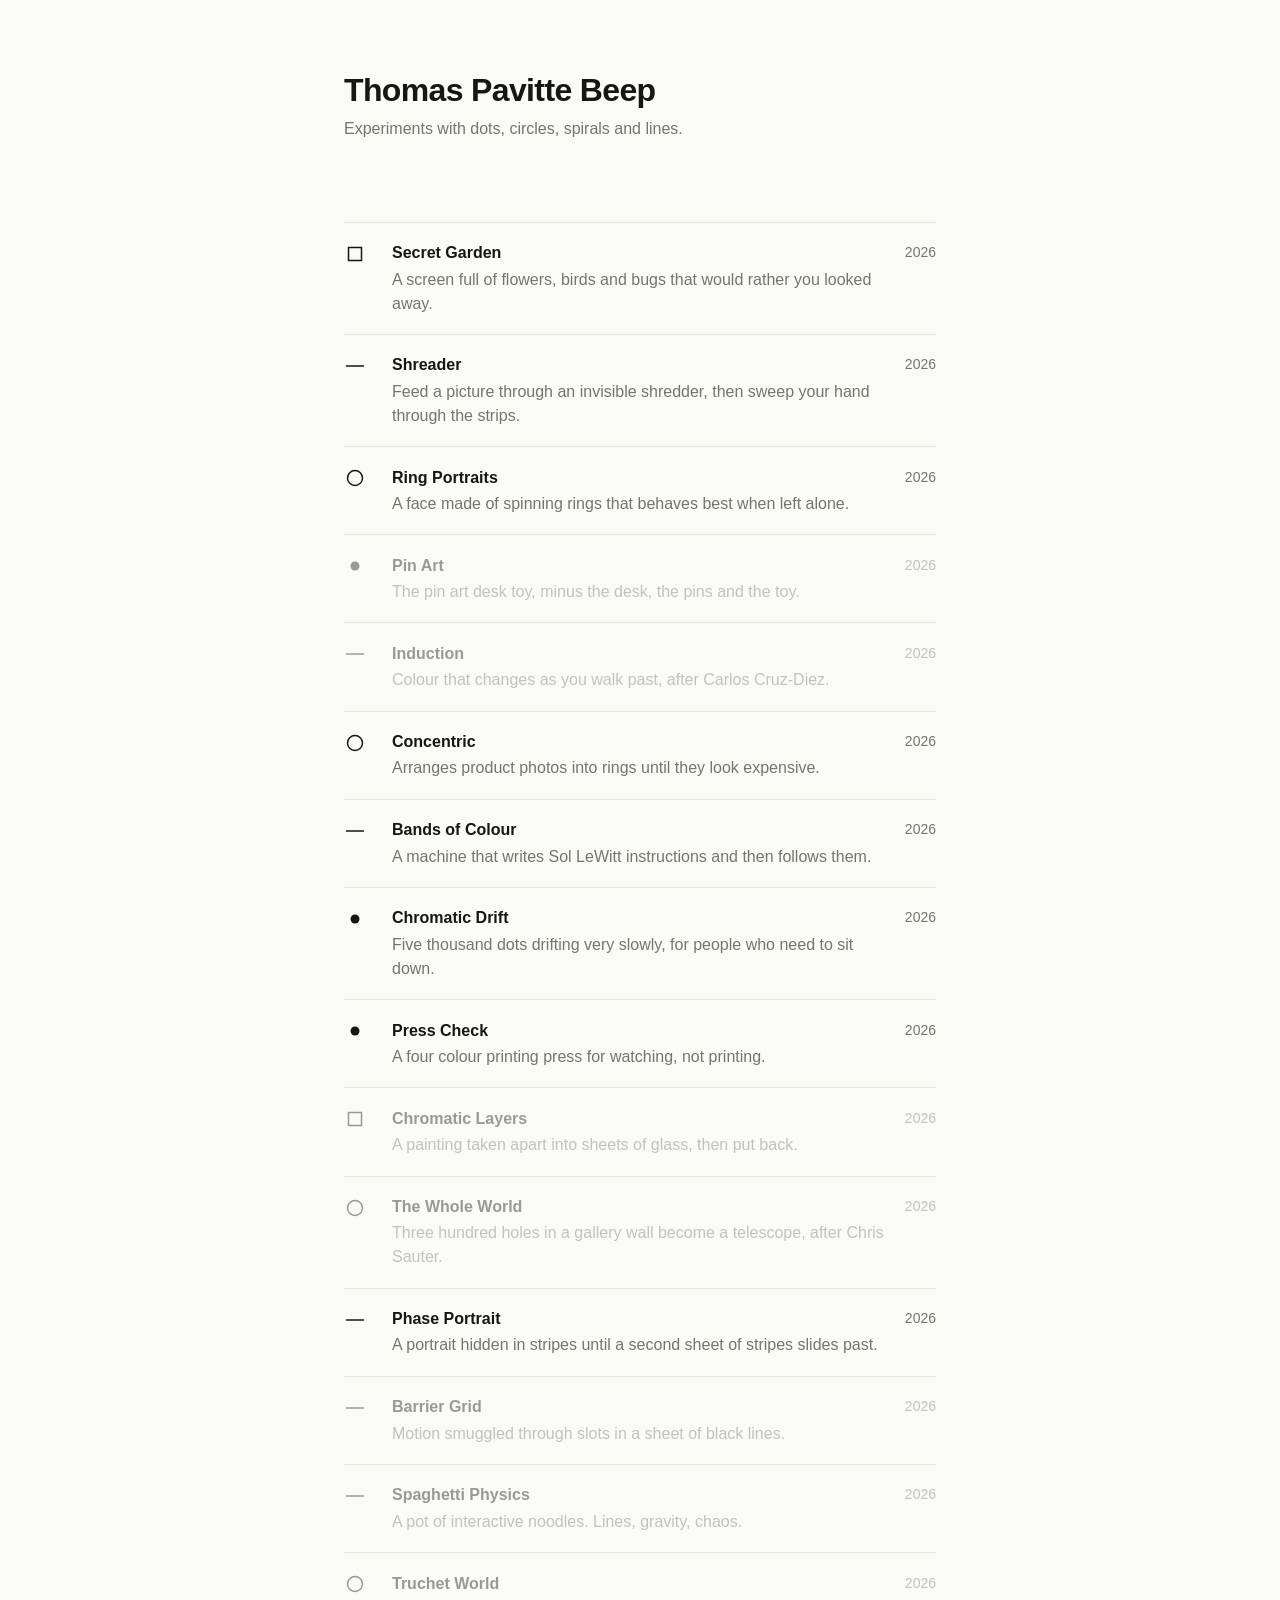
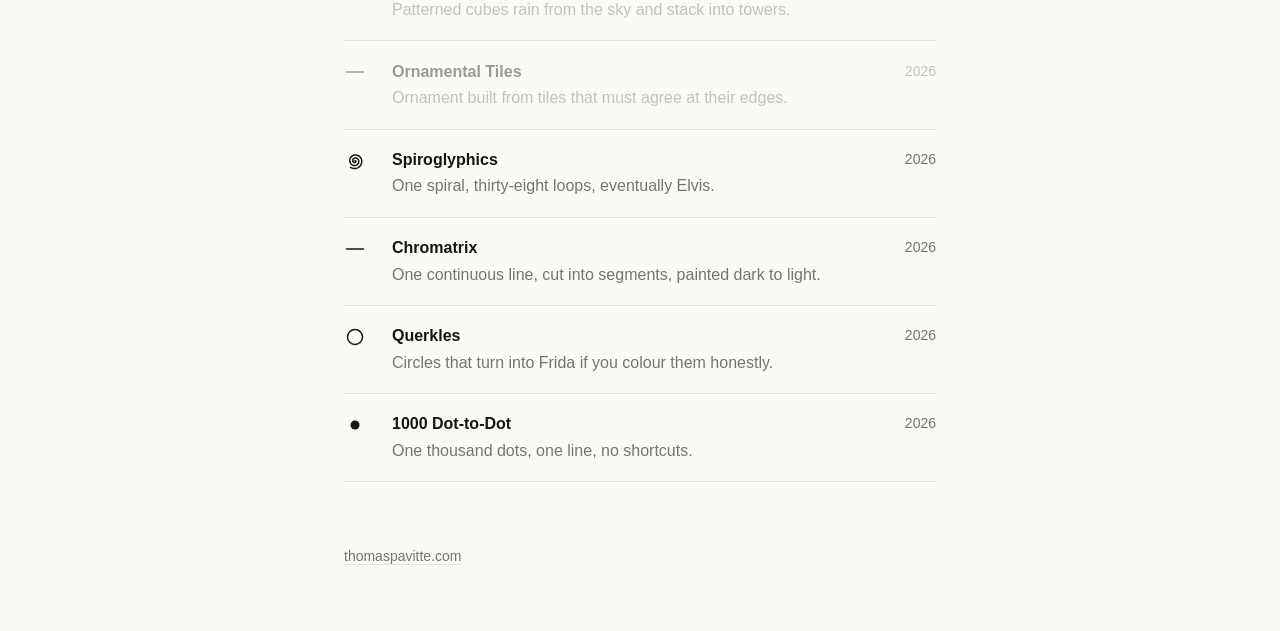
==== index.html @ eb2be34f "Thomas Pavitte Beep — index of experiments Single-page typographic list of all projects with hover-v" ====
<!doctype html>
<html lang="en">
<head>
  <meta charset="utf-8">
  <meta name="viewport" content="width=device-width, initial-scale=1">
  <title>Thomas Pavitte Beep</title>
  <meta name="description" content="Experiments with dots, circles, spirals and lines.">
  <meta name="color-scheme" content="light dark">
  <meta property="og:title" content="Thomas Pavitte Beep">
  <meta property="og:description" content="Experiments with dots, circles, spirals and lines.">
  <meta property="og:type" content="website">
  <meta property="og:url" content="https://thomaspavitte-beep.github.io/">
  <link rel="icon" href="favicon.svg" type="image/svg+xml">
  <link rel="stylesheet" href="style.css">
</head>
<body>
  <header>
    <h1>Thomas Pavitte Beep</h1>
    <p class="intro">Experiments with dots, circles, spirals and lines.</p>
  </header>
  <main>
    <ul id="projects" class="projects"></ul>
  </main>
  <footer>
    <a href="https://thomaspavitte.com">thomaspavitte.com</a>
  </footer>
  <script src="projects.js"></script>
  <script src="script.js"></script>
</body>
</html>
---- style.css ----
/* Thomas Pavitte Beep — one typeface, two weights, near-black on near-white. */

:root {
  --paper: #fafaf7;
  --ink: #161616;
  --muted: #757570;
  --rule: #e4e4df;
}

@media (prefers-color-scheme: dark) {
  :root {
    --paper: #121212;
    --ink: #eeeee9;
    --muted: #8f8f89;
    --rule: #2a2a28;
  }
}

* { box-sizing: border-box; }

html { -webkit-text-size-adjust: 100%; }

body {
  margin: 0 auto;
  padding: clamp(2.5rem, 8vh, 6rem) clamp(1.25rem, 5vw, 2.5rem) 4rem;
  max-width: 42rem;
  background: var(--paper);
  color: var(--ink);
  font-family: -apple-system, BlinkMacSystemFont, "Segoe UI", Helvetica, Arial, sans-serif;
  font-weight: 400;
  font-size: 1rem;
  line-height: 1.5;
}

/* Header */

header { margin-bottom: clamp(3rem, 9vh, 5.5rem); }

h1 {
  margin: 0 0 0.5rem;
  font-size: clamp(1.5rem, 4.5vw, 2rem);
  font-weight: 600;
  letter-spacing: -0.02em;
  line-height: 1.15;
}

.intro {
  margin: 0;
  color: var(--muted);
}

/* The list */

.projects {
  margin: 0;
  padding: 0;
  list-style: none;
  border-bottom: 1px solid var(--rule);
}

.projects li { border-top: 1px solid var(--rule); }

.row {
  display: grid;
  grid-template-columns: 2.25rem 1fr auto;
  column-gap: 0.75rem;
  padding: 1.15rem 0;
  color: inherit;
  text-decoration: none;
}

.glyph {
  width: 22px;
  height: 22px;
  margin-top: 0.1rem;
  color: var(--ink);
}

.text { min-width: 0; }

.title {
  display: block;
  font-weight: 600;
  text-decoration-line: underline;
  text-decoration-color: transparent;
  text-decoration-thickness: 1px;
  text-underline-offset: 0.2em;
  transition: text-decoration-color 0.2s ease;
}

.desc {
  display: block;
  margin-top: 0.15rem;
  color: var(--muted);
}

.year {
  color: var(--muted);
  font-variant-numeric: tabular-nums;
  font-size: 0.875rem;
  line-height: 1.7;
}

a.row:hover .title,
a.row:focus-visible .title { text-decoration-color: currentColor; }

a.row:focus-visible {
  outline: 1px solid var(--ink);
  outline-offset: 4px;
}

/* Built, not public yet */

span.row { opacity: 0.42; }

/* Glyph hover animations — one per shape, under 300ms */

.glyph .g {
  transform-box: fill-box;
  transform-origin: center;
}

@media (prefers-reduced-motion: no-preference) {
  a.row--dots:hover .g,
  a.row--dots:focus-visible .g { animation: g-pulse 0.28s ease; }

  a.row--circles .g,
  a.row--lines .g { stroke-dasharray: 1; }

  a.row--circles:hover .g,
  a.row--circles:focus-visible .g { animation: g-draw 0.28s ease; }

  a.row--lines:hover .g,
  a.row--lines:focus-visible .g { animation: g-draw 0.24s ease; }

  a.row--spirals .g { transition: transform 0.28s ease; }
  a.row--spirals:hover .g,
  a.row--spirals:focus-visible .g { transform: rotate(90deg); }

  a.row--other .g { transition: transform 0.24s ease; }
  a.row--other:hover .g,
  a.row--other:focus-visible .g { transform: rotate(45deg); }
}

@keyframes g-pulse {
  50% { transform: scale(1.35); }
}

@keyframes g-draw {
  from { stroke-dashoffset: 1; }
  to   { stroke-dashoffset: 0; }
}

/* Hover video preview — square cursor-following card */

#vidcard {
  position: fixed;
  left: 0;
  top: 0;
  z-index: 10;
  width: 250px;
  height: 250px;
  border-radius: 3px;
  overflow: hidden;
  border: 1px solid var(--rule);
  background: var(--paper);
  box-shadow: 0 10px 34px rgba(0, 0, 0, 0.18);
  opacity: 0;
  transition: opacity 0.2s ease;
  pointer-events: none;
}

#vidcard.on { opacity: 1; }

#vidcard video {
  display: block;
  width: 100%;
  height: 100%;
  object-fit: cover;
}

/* Footer */

footer {
  margin-top: 4rem;
  font-size: 0.875rem;
}

footer a {
  color: var(--muted);
  text-decoration: none;
  border-bottom: 1px solid var(--rule);
  transition: color 0.2s ease, border-color 0.2s ease;
}

footer a:hover {
  color: var(--ink);
  border-color: currentColor;
}

/* Mobile */

@media (max-width: 480px) {
  .row { grid-template-columns: 2rem 1fr; }
  .year { display: none; }
}

/* 404 */

.notfound p { color: var(--muted); }
.notfound a { color: var(--ink); }
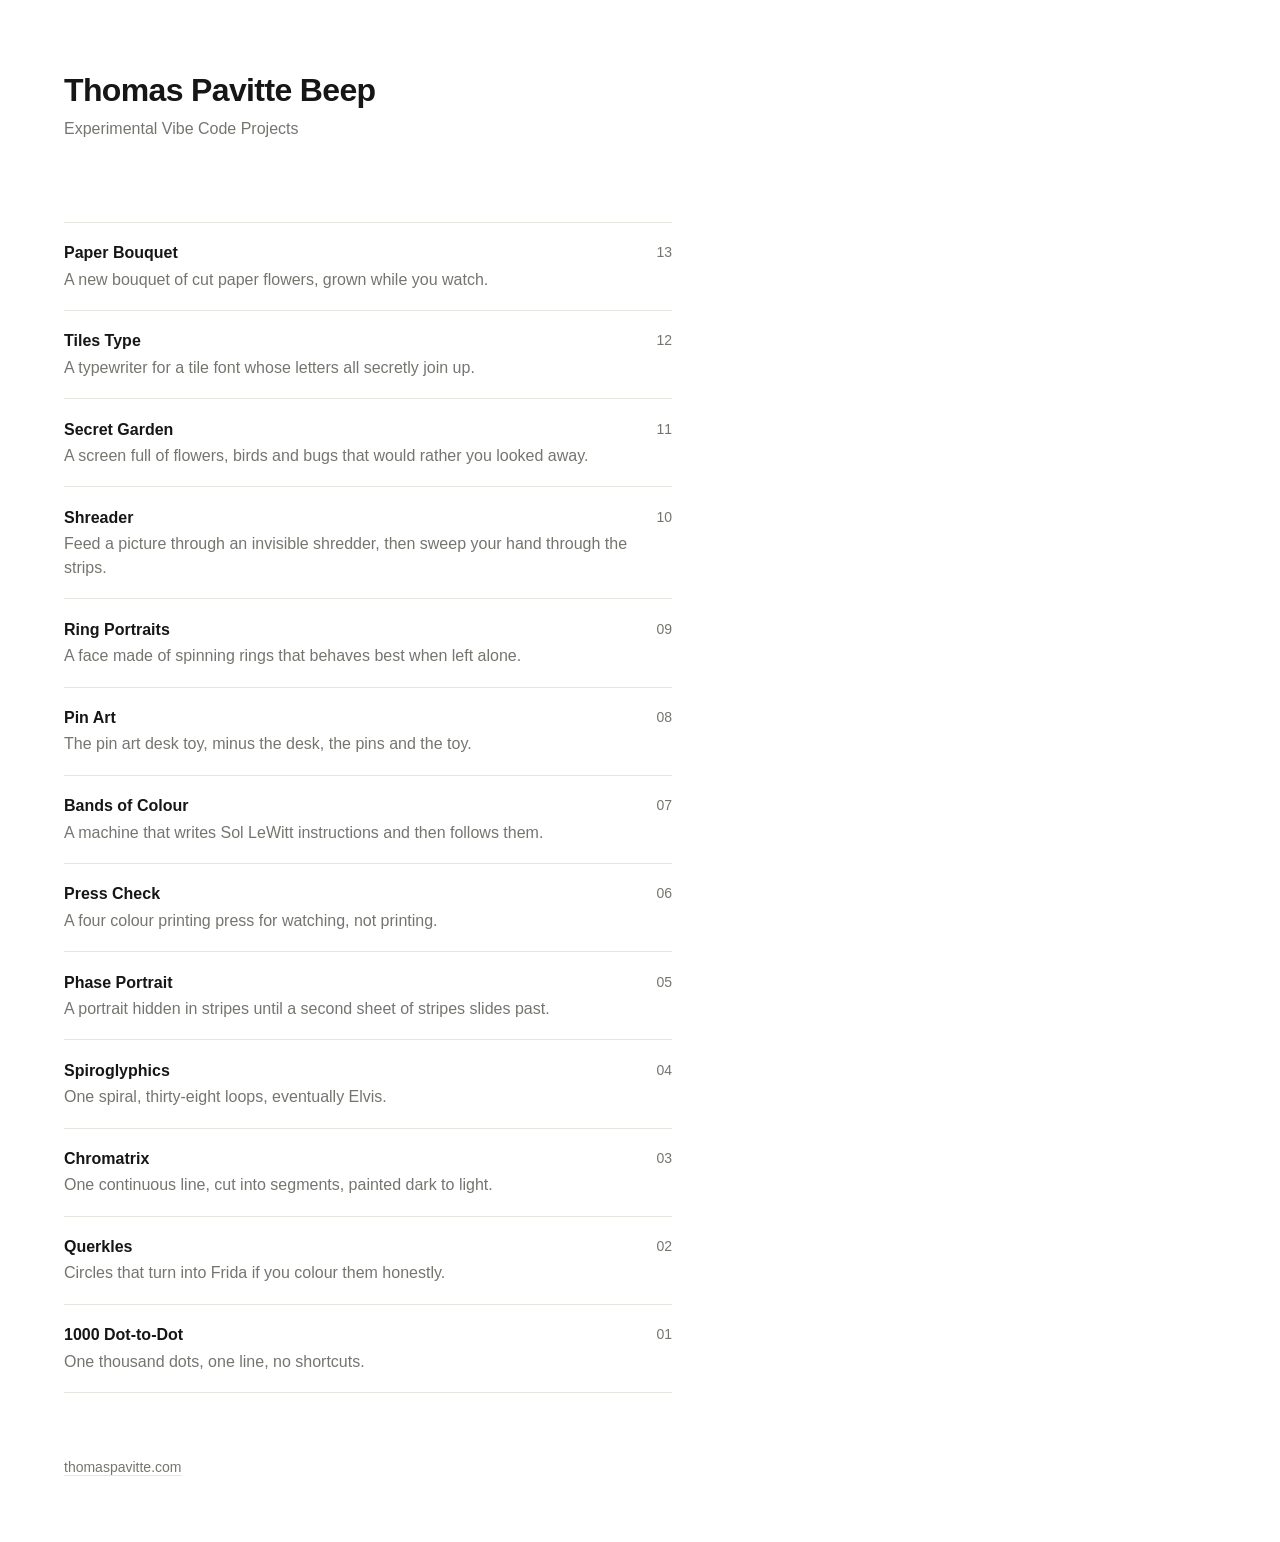
==== commit 4092f069: "Redesign: white only, left-aligned, counts, theme kinship; add Paper Bouquet New intro line. Glyphs " ====
--- a/index.html
+++ b/index.html
@@ -4,10 +4,10 @@
   <meta charset="utf-8">
   <meta name="viewport" content="width=device-width, initial-scale=1">
   <title>Thomas Pavitte Beep</title>
-  <meta name="description" content="Experiments with dots, circles, spirals and lines.">
-  <meta name="color-scheme" content="light dark">
+  <meta name="description" content="Experimental Vibe Code Projects">
+  <meta name="color-scheme" content="light">
   <meta property="og:title" content="Thomas Pavitte Beep">
-  <meta property="og:description" content="Experiments with dots, circles, spirals and lines.">
+  <meta property="og:description" content="Experimental Vibe Code Projects">
   <meta property="og:type" content="website">
   <meta property="og:url" content="https://thomaspavitte-beep.github.io/">
   <link rel="icon" href="favicon.svg" type="image/svg+xml">
@@ -16,7 +16,7 @@
 <body>
   <header>
     <h1>Thomas Pavitte Beep</h1>
-    <p class="intro">Experiments with dots, circles, spirals and lines.</p>
+    <p class="intro">Experimental Vibe Code Projects</p>
   </header>
   <main>
     <ul id="projects" class="projects"></ul>
--- a/style.css
+++ b/style.css
@@ -1,19 +1,10 @@
-/* Thomas Pavitte Beep — one typeface, two weights, near-black on near-white. */
+/* Thomas Pavitte Beep — one typeface, two weights, near-black on white. */
 
 :root {
-  --paper: #fafaf7;
+  --paper: #ffffff;
   --ink: #161616;
   --muted: #757570;
-  --rule: #e4e4df;
-}
-
-@media (prefers-color-scheme: dark) {
-  :root {
-    --paper: #121212;
-    --ink: #eeeee9;
-    --muted: #8f8f89;
-    --rule: #2a2a28;
-  }
+  --rule: #e7e7e2;
 }
 
 * { box-sizing: border-box; }
@@ -21,9 +12,9 @@
 html { -webkit-text-size-adjust: 100%; }
 
 body {
-  margin: 0 auto;
-  padding: clamp(2.5rem, 8vh, 6rem) clamp(1.25rem, 5vw, 2.5rem) 4rem;
-  max-width: 42rem;
+  margin: 0;
+  padding: clamp(2.5rem, 8vh, 6rem) clamp(1.25rem, 5vw, 4rem) 4rem;
+  max-width: 46rem;
   background: var(--paper);
   color: var(--ink);
   font-family: -apple-system, BlinkMacSystemFont, "Segoe UI", Helvetica, Arial, sans-serif;
@@ -62,18 +53,12 @@
 
 .row {
   display: grid;
-  grid-template-columns: 2.25rem 1fr auto;
-  column-gap: 0.75rem;
+  grid-template-columns: 1fr auto;
+  column-gap: 1rem;
   padding: 1.15rem 0;
   color: inherit;
   text-decoration: none;
-}
-
-.glyph {
-  width: 22px;
-  height: 22px;
-  margin-top: 0.1rem;
-  color: var(--ink);
+  transition: opacity 0.25s ease;
 }
 
 .text { min-width: 0; }
@@ -94,7 +79,7 @@
   color: var(--muted);
 }
 
-.year {
+.count {
   color: var(--muted);
   font-variant-numeric: tabular-nums;
   font-size: 0.875rem;
@@ -109,47 +94,10 @@
   outline-offset: 4px;
 }
 
-/* Built, not public yet */
+/* Theme kinship: hovering a row fades everything that doesn't share a theme */
 
-span.row { opacity: 0.42; }
-
-/* Glyph hover animations — one per shape, under 300ms */
-
-.glyph .g {
-  transform-box: fill-box;
-  transform-origin: center;
-}
-
-@media (prefers-reduced-motion: no-preference) {
-  a.row--dots:hover .g,
-  a.row--dots:focus-visible .g { animation: g-pulse 0.28s ease; }
-
-  a.row--circles .g,
-  a.row--lines .g { stroke-dasharray: 1; }
-
-  a.row--circles:hover .g,
-  a.row--circles:focus-visible .g { animation: g-draw 0.28s ease; }
-
-  a.row--lines:hover .g,
-  a.row--lines:focus-visible .g { animation: g-draw 0.24s ease; }
-
-  a.row--spirals .g { transition: transform 0.28s ease; }
-  a.row--spirals:hover .g,
-  a.row--spirals:focus-visible .g { transform: rotate(90deg); }
-
-  a.row--other .g { transition: transform 0.24s ease; }
-  a.row--other:hover .g,
-  a.row--other:focus-visible .g { transform: rotate(45deg); }
-}
-
-@keyframes g-pulse {
-  50% { transform: scale(1.35); }
-}
-
-@keyframes g-draw {
-  from { stroke-dashoffset: 1; }
-  to   { stroke-dashoffset: 0; }
-}
+.projects.focusing .row { opacity: 0.25; }
+.projects.focusing .row.kin { opacity: 1; }
 
 /* Hover video preview — square cursor-following card */
 
@@ -201,8 +149,7 @@
 /* Mobile */
 
 @media (max-width: 480px) {
-  .row { grid-template-columns: 2rem 1fr; }
-  .year { display: none; }
+  .count { display: none; }
 }
 
 /* 404 */
